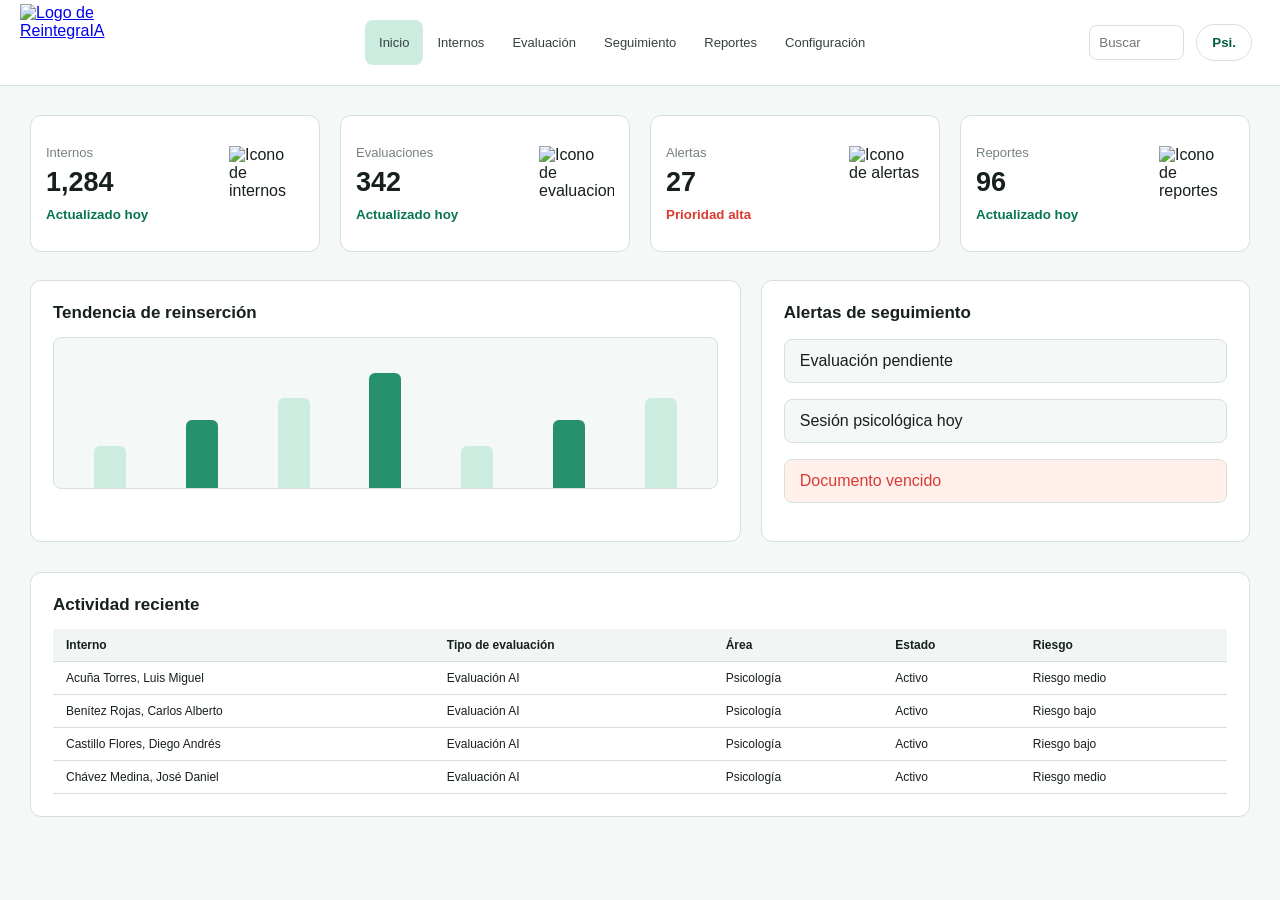
==== public/index.html @ 0970b266 "fix: publish actual ReintegraIA prototype pages" ====
<!DOCTYPE html>
<html lang="es">
  <head>
    <meta charset="UTF-8" />
    <meta name="viewport" content="width=device-width, initial-scale=1.0" />
    <title>ReintegraIA</title>
    <link rel="stylesheet" href="assets/styles/he_cab_menu.css" />
  </head>

  <body>
    <!-- CABECERA Y MENU PRINCIPAL -->
    <nav class="top-header">
      <a href="index.html" class="logo">
        <img src="assets/images/logo_reintegraia.jpg" alt="Logo de ReintegraIA" />
      </a>

      <ul class="menu-horizontal">
        <li class="opcion-inicio">
          <a href="index.html">Inicio</a>
          <ul class="menu-vertical">
            <li><a href="">Panel principal</a></li>
            <li><a href="">Calendario de sesiones</a></li>
            <li><a href="">Alertas recientes</a></li>
          </ul>
        </li>

        <li>
          <a href="#">Internos</a>
          <ul class="menu-vertical">
            <li><a href="">Lista de internos</a></li>
            <li><a href="">Registrar interno</a></li>
            <li><a href="">Perfil del interno</a></li>
            <li><a href="">Historial del interno</a></li>
          </ul>
        </li>

        <li>
          <a href="evaluacion.html">Evaluación</a>
          <ul class="menu-vertical">
            <li><a href="evaluacion.html">Evaluación psicológica</a></li>
            <li><a href="evaluacion.html">Evaluación social</a></li>
            <li><a href="evaluacion.html">Diagnóstico inicial</a></li>
            <li><a href="evaluacion.html">Plan de intervención</a></li>
          </ul>
        </li>

        <li>
          <a href="seguimiento.html">Seguimiento</a>
          <ul class="menu-vertical">
            <li><a href="seguimiento.html">Sesiones programadas</a></li>
            <li><a href="">Registrar avance</a></li>
            <li><a href="">Observaciones</a></li>
            <li><a href="">Estado del tratamiento</a></li>
          </ul>
        </li>

        <li>
          <a href="#">Reportes</a>
          <ul class="menu-vertical">
            <li><a href="">Reporte individual</a></li>
            <li><a href="">Reporte por especialista</a></li>
            <li><a href="">Reporte mensual</a></li>
            <li><a href="">Exportar reporte</a></li>
          </ul>
        </li>

        <li>
          <a href="configuracion.html">Configuración</a>
          <ul class="menu-vertical menu-configuracion">
            <li><a href="configuracion.html">Mi perfil</a></li>
            <li><a href="configuracion.html">Especialistas</a></li>
            <li><a href="configuracion.html">Roles y permisos</a></li>
            <li><a href="#">Cerrar sesión</a></li>
          </ul>
        </li>
      </ul>

      <div class="div-busqueda">
        <input type="text" placeholder="Buscar" />
        <button type="button">Psi.</button>
      </div>
    </nav>

    <!-- TARJETAS DE RESUMEN -->
    <section class="section-resumen">
      <div class="div-gral-resumen">
        <div class="tarjeta-resumen">
          <div class="texto-tarjeta">
            <p>Internos</p>
            <h2>1,284</h2>
            <small>Actualizado hoy</small>
          </div>
          <img src="assets/images/internos.png" alt="Icono de internos" class="imagen-tarjeta" />
        </div>

        <div class="tarjeta-resumen">
          <div class="texto-tarjeta">
            <p>Evaluaciones</p>
            <h2>342</h2>
            <small>Actualizado hoy</small>
          </div>
          <img src="assets/images/evaluaciones.png" alt="Icono de evaluaciones" class="imagen-tarjeta" />
        </div>

        <div class="tarjeta-resumen">
          <div class="texto-tarjeta">
            <p>Alertas</p>
            <h2>27</h2>
            <small class="texto-rojo">Prioridad alta</small>
          </div>
          <img src="assets/images/alertas.png" alt="Icono de alertas" class="imagen-tarjeta" />
        </div>

        <div class="tarjeta-resumen">
          <div class="texto-tarjeta">
            <p>Reportes</p>
            <h2>96</h2>
            <small>Actualizado hoy</small>
          </div>
          <img src="assets/images/reportes.png" alt="Icono de reportes" class="imagen-tarjeta" />
        </div>
      </div>
    </section>

    <!-- GRAFICO Y ALERTAS -->
    <section class="section-seguimiento">
      <div class="div-gral-seguimiento">
        <div class="div-tendencia">
          <h2>Tendencia de reinserción</h2>
          <div class="div-grafico">
            <div class="barra barra-clara barra-baja"></div>
            <div class="barra barra-verde barra-media"></div>
            <div class="barra barra-clara barra-alta"></div>
            <div class="barra barra-verde barra-grande"></div>
            <div class="barra barra-clara barra-baja"></div>
            <div class="barra barra-verde barra-media"></div>
            <div class="barra barra-clara barra-alta"></div>
          </div>
        </div>

        <div class="div-alertas">
          <h2>Alertas de seguimiento</h2>
          <p>Evaluación pendiente</p>
          <p>Sesión psicológica hoy</p>
          <p class="documento-vencido">Documento vencido</p>
        </div>
      </div>
    </section>

    <!-- TABLA DE ACTIVIDAD -->
    <section class="section-actividad">
      <div class="div-gral-actividad">
        <h2>Actividad reciente</h2>

        <table class="tabla-actividad">
          <thead>
            <tr>
              <th>Interno</th>
              <th>Tipo de evaluación</th>
              <th>Área</th>
              <th>Estado</th>
              <th>Riesgo</th>
            </tr>
          </thead>
          <tbody>
            <tr>
              <td>Acuña Torres, Luis Miguel</td>
              <td>Evaluación AI</td>
              <td>Psicología</td>
              <td>Activo</td>
              <td>Riesgo medio</td>
            </tr>
            <tr>
              <td>Benítez Rojas, Carlos Alberto</td>
              <td>Evaluación AI</td>
              <td>Psicología</td>
              <td>Activo</td>
              <td>Riesgo bajo</td>
            </tr>
            <tr>
              <td>Castillo Flores, Diego Andrés</td>
              <td>Evaluación AI</td>
              <td>Psicología</td>
              <td>Activo</td>
              <td>Riesgo bajo</td>
            </tr>
            <tr>
              <td>Chávez Medina, José Daniel</td>
              <td>Evaluación AI</td>
              <td>Psicología</td>
              <td>Activo</td>
              <td>Riesgo medio</td>
            </tr>
          </tbody>
        </table>
      </div>
    </section>
  </body>
</html>
---- public/assets/styles/he_cab_menu.css ----
body {
  margin: 0;
  background-color: #f4f8f6;
  color: #17201d;
  font-family: Arial, sans-serif;
}

/* CABECERA Y MENUS */
.top-header {
  position: fixed;
  top: 0;
  left: 0;
  z-index: 100;
  display: flex;
  width: 100%;
  height: 85px;
  align-items: center;
  justify-content: space-between;
  background-color: white;
  border-bottom: 1px solid #d6e0dc;
}

.logo {
  margin-left: 20px;
}

.logo img {
  display: block;
  width: 135px;
  height: 78px;
  object-fit: contain;
}

.menu-horizontal {
  display: flex;
  padding: 0;
  list-style: none;
}

.menu-horizontal li {
  position: relative;
}

.menu-horizontal li a {
  display: block;
  padding: 15px 14px;
  color: #35413d;
  font-size: 13px;
  text-decoration: none;
}

.menu-horizontal li a:hover,
.opcion-inicio > a {
  color: #075e44;
  background-color: #ccecdf;
  border-radius: 8px;
}

.menu-vertical {
  position: absolute;
  display: none;
  width: 210px;
  padding: 5px 0;
  background-color: white;
  border: 1px solid #d6e0dc;
  border-radius: 8px;
  list-style: none;
}

.menu-horizontal li:hover .menu-vertical {
  display: block;
}

.menu-vertical li a {
  padding: 10px 14px;
  font-size: 12px;
}

.menu-vertical li a:hover {
  background-color: #edf7f3;
  border-radius: 0;
}

.menu-configuracion {
  right: 0;
}

.div-busqueda {
  display: flex;
  align-items: center;
  gap: 12px;
  margin-right: 28px;
}

.div-busqueda input,
.div-busqueda button {
  padding: 9px;
  background-color: white;
  border: 1px solid #d6e0dc;
  border-radius: 8px;
}

.div-busqueda input {
  width: 75px;
}

.div-busqueda button {
  padding: 10px 15px;
  color: #075e44;
  border-radius: 20px;
  font-weight: bold;
}

/* CONTENIDO DE INICIO */
.section-resumen,
.section-seguimiento {
  margin-left: 30px;
  margin-right: 30px;
}

.section-resumen {
  margin-top: 115px;
}

.section-seguimiento {
  margin-top: 28px;
}

.div-gral-resumen,
.div-gral-seguimiento {
  display: flex;
  gap: 20px;
}

.tarjeta-resumen,
.div-tendencia,
.div-alertas,
.div-gral-actividad {
  background-color: white;
  border: 1px solid #d6e0dc;
  border-radius: 11px;
}

.tarjeta-resumen {
  display: flex;
  width: 25%;
  min-height: 105px;
  padding: 15px;
  align-items: center;
  justify-content: space-between;
}

.texto-tarjeta p,
.texto-tarjeta h2 {
  margin: 0 0 7px;
}

.texto-tarjeta p {
  color: #77827e;
  font-size: 13px;
}

.texto-tarjeta h2 {
  font-size: 27px;
}

.texto-tarjeta small {
  color: #087553;
  font-weight: bold;
}

.texto-tarjeta .texto-rojo {
  color: #d83b32;
}

.imagen-tarjeta {
  width: 75px;
  height: 75px;
  object-fit: contain;
}

.div-tendencia,
.div-alertas {
  padding: 22px;
}

.div-tendencia { width: 60%; }
.div-alertas { width: 40%; }

.div-tendencia h2,
.div-alertas h2,
.div-gral-actividad h2 {
  margin-top: 0;
  font-size: 17px;
}

.div-grafico {
  display: flex;
  height: 150px;
  padding: 0 40px;
  align-items: flex-end;
  justify-content: space-between;
  background-color: #f4f8f6;
  border: 1px solid #d6e0dc;
  border-radius: 8px;
}

.barra { width: 32px; border-radius: 6px 6px 0 0; }
.barra-verde { background-color: #27906c; }
.barra-clara { background-color: #ccecdf; }
.barra-baja { height: 42px; }
.barra-media { height: 68px; }
.barra-alta { height: 90px; }
.barra-grande { height: 115px; }

.div-alertas p {
  padding: 12px 15px;
  background-color: #f4f8f6;
  border: 1px solid #d6e0dc;
  border-radius: 8px;
}

.div-alertas .documento-vencido {
  color: #d83b32;
  background-color: #fff0ec;
}

.section-actividad {
  margin: 30px;
}

.div-gral-actividad {
  padding: 22px;
}

.tabla-actividad {
  width: 100%;
  border-collapse: collapse;
  font-size: 12px;
}

.tabla-actividad th,
.tabla-actividad td {
  padding: 9px 13px;
  text-align: left;
  border-bottom: 1px solid #d6e0dc;
}

.tabla-actividad th {
  background-color: #f1f5f3;
}
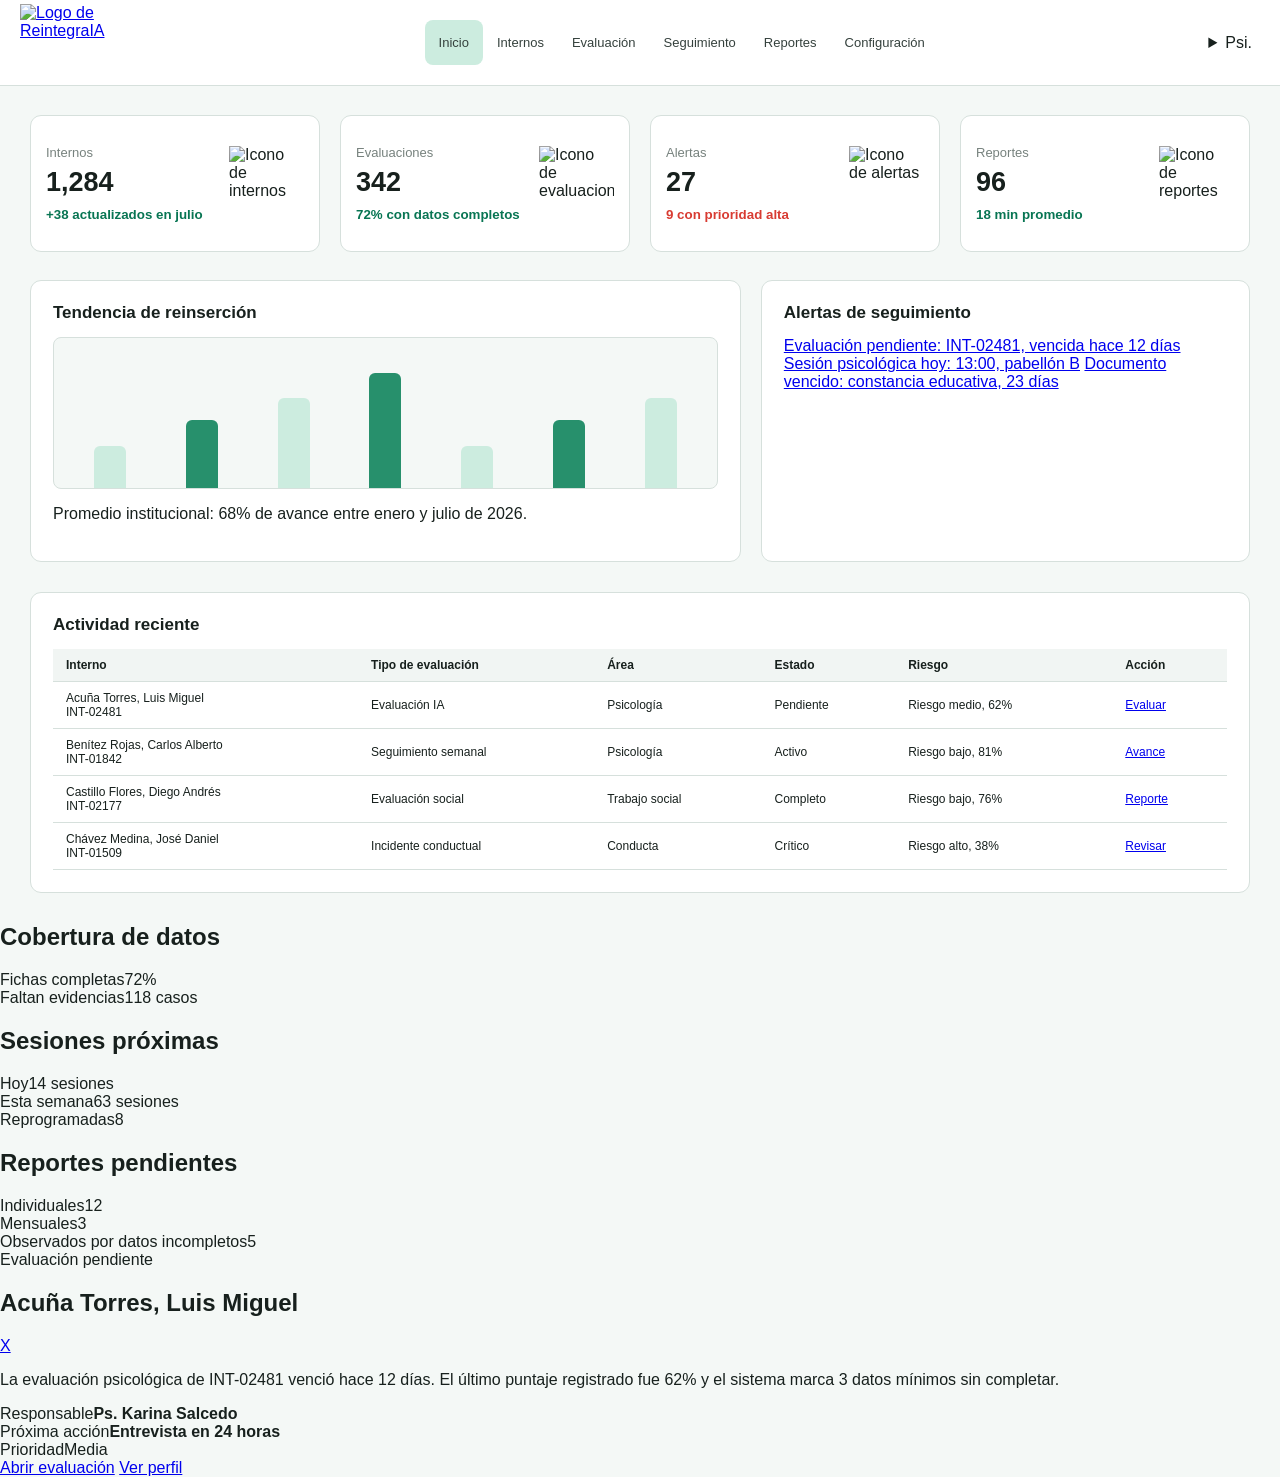
==== commit 0abf3db6: "Actualizar interfaz de ReintegraIA Se actualizan páginas HTML, estilos CSS, navegación, logo y secci" ====
--- a/public/index.html
+++ b/public/index.html
@@ -5,90 +5,96 @@
     <meta name="viewport" content="width=device-width, initial-scale=1.0" />
     <title>ReintegraIA</title>
     <link rel="stylesheet" href="assets/styles/he_cab_menu.css" />
+    <link rel="stylesheet" href="assets/styles/he_cab_mejoras.css" />
   </head>
 
   <body>
     <!-- CABECERA Y MENU PRINCIPAL -->
     <nav class="top-header">
       <a href="index.html" class="logo">
-        <img src="assets/images/logo_reintegraia.jpg" alt="Logo de ReintegraIA" />
+        <img src="assets/images/logo_reintegraia-sinFondo.png" alt="Logo de ReintegraIA" />
       </a>
 
       <ul class="menu-horizontal">
         <li class="opcion-inicio">
           <a href="index.html">Inicio</a>
           <ul class="menu-vertical">
-            <li><a href="">Panel principal</a></li>
-            <li><a href="">Calendario de sesiones</a></li>
-            <li><a href="">Alertas recientes</a></li>
-          </ul>
-        </li>
-
-        <li>
-          <a href="#">Internos</a>
-          <ul class="menu-vertical">
-            <li><a href="">Lista de internos</a></li>
-            <li><a href="">Registrar interno</a></li>
-            <li><a href="">Perfil del interno</a></li>
-            <li><a href="">Historial del interno</a></li>
+            <li><a href="index.html">Panel principal</a></li>
+            <li><a href="seguimiento.html#calendario-sesiones">Calendario de sesiones</a></li>
+            <li><a href="index.html#alertas-recientes">Alertas recientes</a></li>
+          </ul>
+        </li>
+
+        <li>
+          <a href="internos.html">Internos</a>
+          <ul class="menu-vertical">
+            <li><a href="internos.html#lista-internos">Lista de internos</a></li>
+            <li><a href="internos.html#registrar-interno">Registrar interno</a></li>
+            <li><a href="internos.html#perfil-interno">Perfil del interno</a></li>
+            <li><a href="internos.html#historial-interno">Historial del interno</a></li>
           </ul>
         </li>
 
         <li>
           <a href="evaluacion.html">Evaluación</a>
           <ul class="menu-vertical">
-            <li><a href="evaluacion.html">Evaluación psicológica</a></li>
-            <li><a href="evaluacion.html">Evaluación social</a></li>
-            <li><a href="evaluacion.html">Diagnóstico inicial</a></li>
-            <li><a href="evaluacion.html">Plan de intervención</a></li>
+            <li><a href="evaluacion.html#evaluacion-psicologica">Evaluación psicológica</a></li>
+            <li><a href="evaluacion.html#evaluacion-social">Evaluación social</a></li>
+            <li><a href="evaluacion.html#diagnostico-inicial">Diagnóstico inicial</a></li>
+            <li><a href="evaluacion.html#plan-intervencion">Plan de intervención</a></li>
           </ul>
         </li>
 
         <li>
           <a href="seguimiento.html">Seguimiento</a>
           <ul class="menu-vertical">
-            <li><a href="seguimiento.html">Sesiones programadas</a></li>
-            <li><a href="">Registrar avance</a></li>
-            <li><a href="">Observaciones</a></li>
-            <li><a href="">Estado del tratamiento</a></li>
-          </ul>
-        </li>
-
-        <li>
-          <a href="#">Reportes</a>
-          <ul class="menu-vertical">
-            <li><a href="">Reporte individual</a></li>
-            <li><a href="">Reporte por especialista</a></li>
-            <li><a href="">Reporte mensual</a></li>
-            <li><a href="">Exportar reporte</a></li>
+            <li><a href="seguimiento.html#sesiones-programadas">Sesiones programadas</a></li>
+            <li><a href="seguimiento.html#registrar-avance">Registrar avance</a></li>
+            <li><a href="seguimiento.html#observaciones">Observaciones</a></li>
+            <li><a href="seguimiento.html#estado-tratamiento">Estado del tratamiento</a></li>
+          </ul>
+        </li>
+
+        <li>
+          <a href="reportes.html">Reportes</a>
+          <ul class="menu-vertical">
+            <li><a href="reportes.html#reporte-individual">Reporte individual</a></li>
+            <li><a href="reportes.html#reporte-especialista">Reporte por especialista</a></li>
+            <li><a href="reportes.html#reporte-mensual">Reporte mensual</a></li>
+            <li><a href="reportes.html#exportar-reporte">Exportar reporte</a></li>
           </ul>
         </li>
 
         <li>
           <a href="configuracion.html">Configuración</a>
           <ul class="menu-vertical menu-configuracion">
-            <li><a href="configuracion.html">Mi perfil</a></li>
-            <li><a href="configuracion.html">Especialistas</a></li>
-            <li><a href="configuracion.html">Roles y permisos</a></li>
-            <li><a href="#">Cerrar sesión</a></li>
+            <li><a href="configuracion.html#mi-perfil">Mi perfil</a></li>
+            <li><a href="configuracion.html#especialistas">Especialistas</a></li>
+            <li><a href="configuracion.html#roles-permisos">Roles y permisos</a></li>
+            <li><a href="login.html#cerrar-sesion">Cerrar sesión</a></li>
           </ul>
         </li>
       </ul>
 
-      <div class="div-busqueda">
-        <input type="text" placeholder="Buscar" />
-        <button type="button">Psi.</button>
+            <div class="div-busqueda">
+        <details class="menu-usuario">
+          <summary>Psi.</summary>
+          <div class="opciones-usuario">
+            <button type="button">Ver perfil</button>
+            <button type="button">Cerrar sesión</button>
+          </div>
+        </details>
       </div>
     </nav>
 
     <!-- TARJETAS DE RESUMEN -->
-    <section class="section-resumen">
+    <section id="panel-principal" class="section-resumen">
       <div class="div-gral-resumen">
         <div class="tarjeta-resumen">
           <div class="texto-tarjeta">
             <p>Internos</p>
             <h2>1,284</h2>
-            <small>Actualizado hoy</small>
+            <small>+38 actualizados en julio</small>
           </div>
           <img src="assets/images/internos.png" alt="Icono de internos" class="imagen-tarjeta" />
         </div>
@@ -97,7 +103,7 @@
           <div class="texto-tarjeta">
             <p>Evaluaciones</p>
             <h2>342</h2>
-            <small>Actualizado hoy</small>
+            <small>72% con datos completos</small>
           </div>
           <img src="assets/images/evaluaciones.png" alt="Icono de evaluaciones" class="imagen-tarjeta" />
         </div>
@@ -106,7 +112,7 @@
           <div class="texto-tarjeta">
             <p>Alertas</p>
             <h2>27</h2>
-            <small class="texto-rojo">Prioridad alta</small>
+            <small class="texto-rojo">9 con prioridad alta</small>
           </div>
           <img src="assets/images/alertas.png" alt="Icono de alertas" class="imagen-tarjeta" />
         </div>
@@ -115,7 +121,7 @@
           <div class="texto-tarjeta">
             <p>Reportes</p>
             <h2>96</h2>
-            <small>Actualizado hoy</small>
+            <small>18 min promedio</small>
           </div>
           <img src="assets/images/reportes.png" alt="Icono de reportes" class="imagen-tarjeta" />
         </div>
@@ -136,19 +142,20 @@
             <div class="barra barra-verde barra-media"></div>
             <div class="barra barra-clara barra-alta"></div>
           </div>
-        </div>
-
-        <div class="div-alertas">
+          <p class="texto-muted">Promedio institucional: 68% de avance entre enero y julio de 2026.</p>
+        </div>
+
+        <div id="alertas-recientes" class="div-alertas">
           <h2>Alertas de seguimiento</h2>
-          <p>Evaluación pendiente</p>
-          <p>Sesión psicológica hoy</p>
-          <p class="documento-vencido">Documento vencido</p>
+          <a class="boton-alerta" href="index.html#detalle-evaluacion-pendiente">Evaluación pendiente: INT-02481, vencida hace 12 días</a>
+          <a class="boton-alerta" href="seguimiento.html#sesiones-programadas">Sesión psicológica hoy: 13:00, pabellón B</a>
+          <a class="boton-alerta rojo" href="internos.html#evidencias-interno">Documento vencido: constancia educativa, 23 días</a>
         </div>
       </div>
     </section>
 
     <!-- TABLA DE ACTIVIDAD -->
-    <section class="section-actividad">
+    <section id="actividad-reciente" class="section-actividad">
       <div class="div-gral-actividad">
         <h2>Actividad reciente</h2>
 
@@ -160,41 +167,96 @@
               <th>Área</th>
               <th>Estado</th>
               <th>Riesgo</th>
+              <th>Acción</th>
             </tr>
           </thead>
           <tbody>
             <tr>
-              <td>Acuña Torres, Luis Miguel</td>
-              <td>Evaluación AI</td>
+              <td>Acuña Torres, Luis Miguel<br /><span class="texto-muted">INT-02481</span></td>
+              <td>Evaluación IA</td>
               <td>Psicología</td>
-              <td>Activo</td>
-              <td>Riesgo medio</td>
-            </tr>
-            <tr>
-              <td>Benítez Rojas, Carlos Alberto</td>
-              <td>Evaluación AI</td>
+              <td><span class="etiqueta-amarilla etiqueta">Pendiente</span></td>
+              <td>Riesgo medio, 62%</td>
+              <td><a href="evaluacion.html#evaluacion-psicologica">Evaluar</a></td>
+            </tr>
+            <tr>
+              <td>Benítez Rojas, Carlos Alberto<br /><span class="texto-muted">INT-01842</span></td>
+              <td>Seguimiento semanal</td>
               <td>Psicología</td>
-              <td>Activo</td>
-              <td>Riesgo bajo</td>
-            </tr>
-            <tr>
-              <td>Castillo Flores, Diego Andrés</td>
-              <td>Evaluación AI</td>
-              <td>Psicología</td>
-              <td>Activo</td>
-              <td>Riesgo bajo</td>
-            </tr>
-            <tr>
-              <td>Chávez Medina, José Daniel</td>
-              <td>Evaluación AI</td>
-              <td>Psicología</td>
-              <td>Activo</td>
-              <td>Riesgo medio</td>
+              <td><span class="etiqueta etiqueta">Activo</span></td>
+              <td>Riesgo bajo, 81%</td>
+              <td><a href="seguimiento.html#registrar-avance">Avance</a></td>
+            </tr>
+            <tr>
+              <td>Castillo Flores, Diego Andrés<br /><span class="texto-muted">INT-02177</span></td>
+              <td>Evaluación social</td>
+              <td>Trabajo social</td>
+              <td><span class="etiqueta etiqueta">Completo</span></td>
+              <td>Riesgo bajo, 76%</td>
+              <td><a href="reportes.html#reporte-individual">Reporte</a></td>
+            </tr>
+            <tr>
+              <td>Chávez Medina, José Daniel<br /><span class="texto-muted">INT-01509</span></td>
+              <td>Incidente conductual</td>
+              <td>Conducta</td>
+              <td><span class="etiqueta-roja etiqueta">Crítico</span></td>
+              <td>Riesgo alto, 38%</td>
+              <td><a href="internos.html#incidentes-interno">Revisar</a></td>
             </tr>
           </tbody>
         </table>
       </div>
     </section>
+
+    <section class="seccion-ajustada grilla-tres">
+      <div class="panel-claro">
+        <h2>Cobertura de datos</h2>
+        <div class="lista-datos">
+          <div class="fila-dato"><span>Fichas completas</span><span class="etiqueta">72%</span></div>
+          <div class="barra-progreso"><span style="width: 72%"></span></div>
+          <div class="fila-dato"><span>Faltan evidencias</span><span class="etiqueta-amarilla etiqueta">118 casos</span></div>
+        </div>
+      </div>
+
+      <div class="panel-claro">
+        <h2>Sesiones próximas</h2>
+        <div class="lista-datos">
+          <div class="fila-dato"><span>Hoy</span><span class="etiqueta">14 sesiones</span></div>
+          <div class="fila-dato"><span>Esta semana</span><span class="etiqueta-gris etiqueta">63 sesiones</span></div>
+          <div class="fila-dato"><span>Reprogramadas</span><span class="etiqueta-amarilla etiqueta">8</span></div>
+        </div>
+      </div>
+
+      <div class="panel-claro">
+        <h2>Reportes pendientes</h2>
+        <div class="lista-datos">
+          <div class="fila-dato"><span>Individuales</span><span class="etiqueta">12</span></div>
+          <div class="fila-dato"><span>Mensuales</span><span class="etiqueta-gris etiqueta">3</span></div>
+          <div class="fila-dato"><span>Observados por datos incompletos</span><span class="etiqueta-roja etiqueta">5</span></div>
+        </div>
+      </div>
+    </section>
+
+    <div id="detalle-evaluacion-pendiente" class="modal-css">
+      <div class="modal-contenido">
+        <div class="modal-encabezado">
+          <div>
+            <span class="etiqueta-amarilla etiqueta">Evaluación pendiente</span>
+            <h2>Acuña Torres, Luis Miguel</h2>
+          </div>
+          <a class="cerrar-modal" href="index.html#alertas-recientes">X</a>
+        </div>
+        <p>La evaluación psicológica de INT-02481 venció hace 12 días. El último puntaje registrado fue 62% y el sistema marca 3 datos mínimos sin completar.</p>
+        <div class="lista-datos">
+          <div class="fila-dato"><span>Responsable</span><strong>Ps. Karina Salcedo</strong></div>
+          <div class="fila-dato"><span>Próxima acción</span><strong>Entrevista en 24 horas</strong></div>
+          <div class="fila-dato"><span>Prioridad</span><span class="etiqueta-amarilla etiqueta">Media</span></div>
+        </div>
+        <div class="fila-botones">
+          <a class="boton-accion" href="evaluacion.html#evaluacion-psicologica">Abrir evaluación</a>
+          <a class="boton-secundario" href="internos.html#perfil-interno">Ver perfil</a>
+        </div>
+      </div>
+    </div>
   </body>
 </html>
-
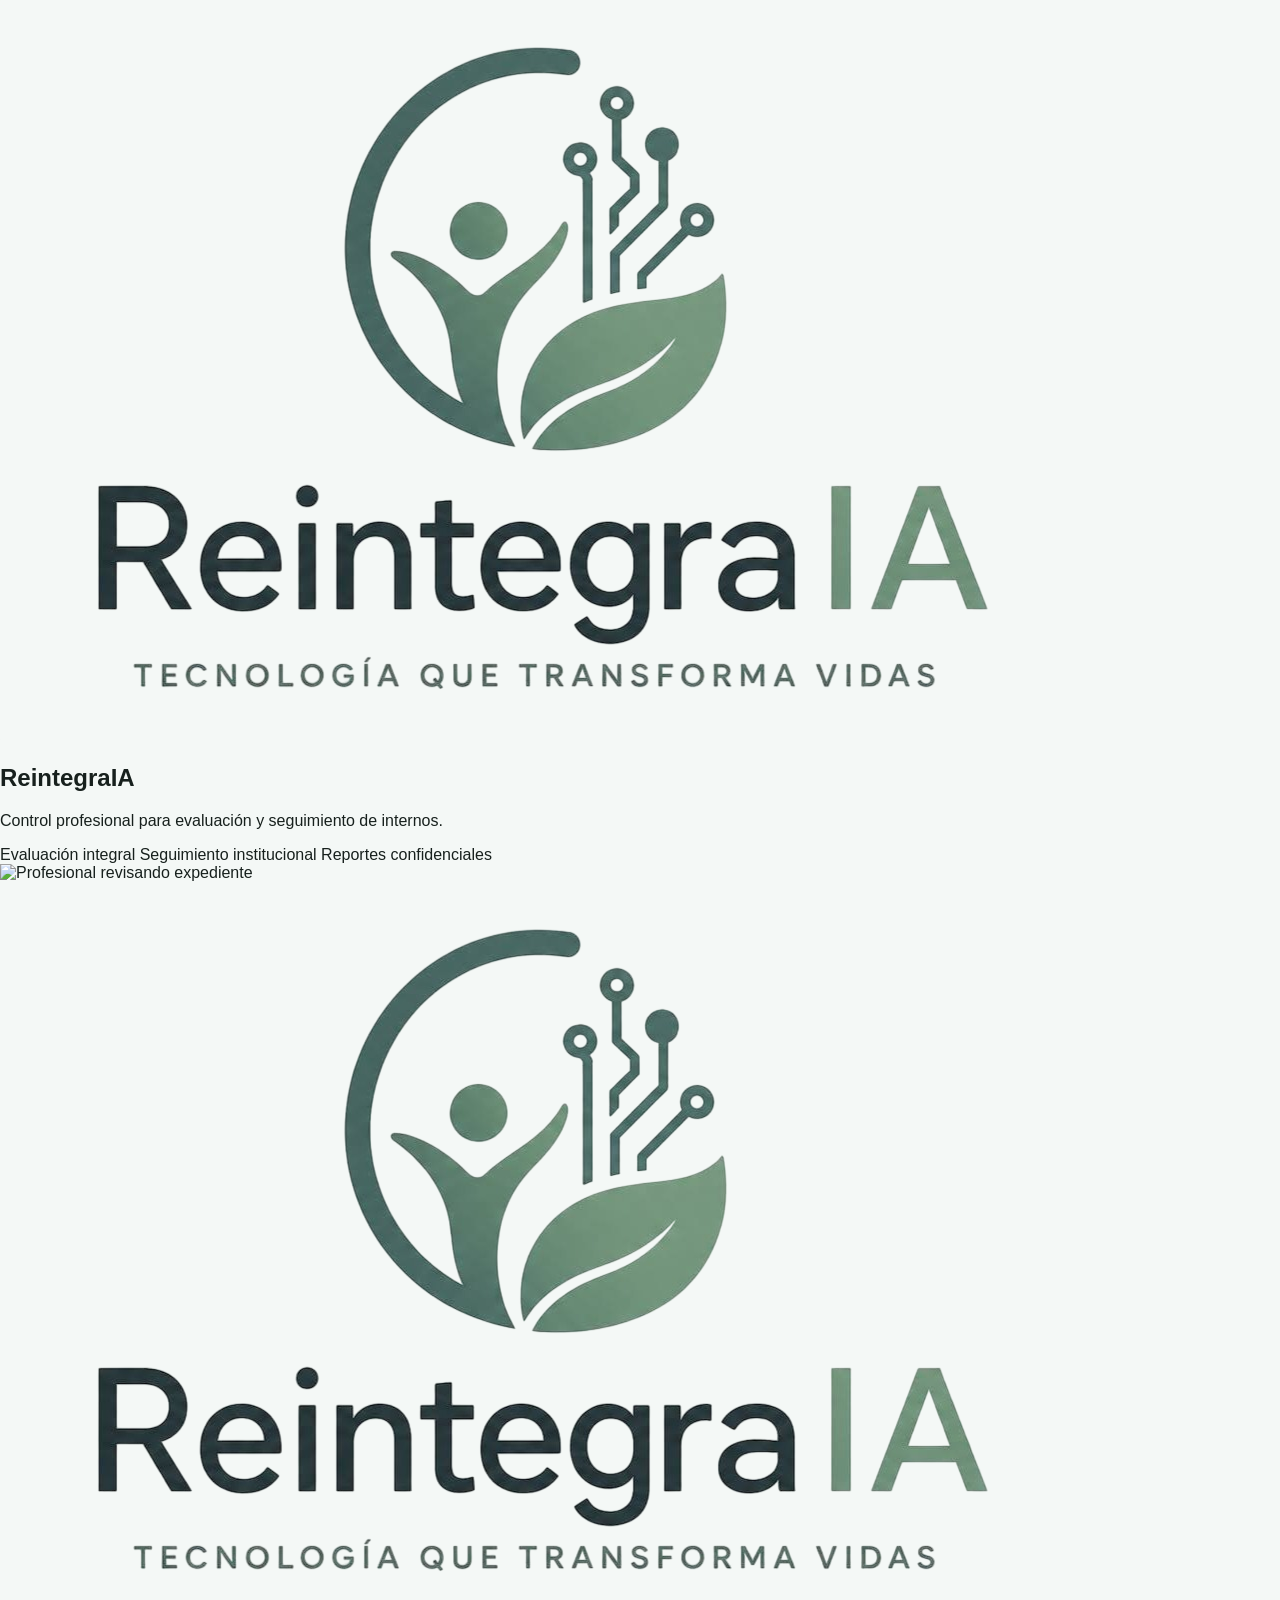
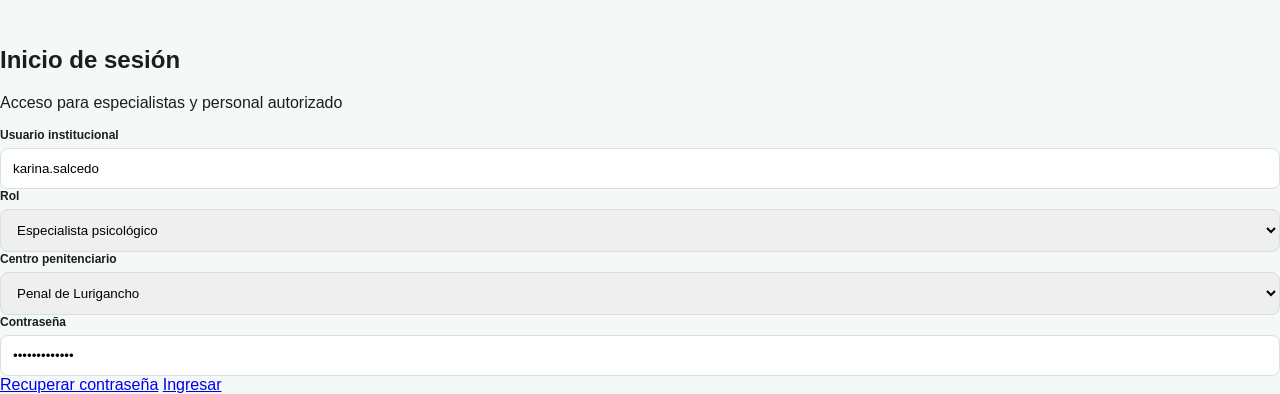
==== commit 6b3d66c7: "Add files via upload" ====
--- a/public/index.html
+++ b/public/index.html
@@ -1,262 +1,82 @@
-<!DOCTYPE html>
+﻿<!DOCTYPE html>
 <html lang="es">
   <head>
     <meta charset="UTF-8" />
     <meta name="viewport" content="width=device-width, initial-scale=1.0" />
-    <title>ReintegraIA</title>
+    <title>Acceso - ReintegraIA</title>
     <link rel="stylesheet" href="assets/styles/he_cab_menu.css" />
     <link rel="stylesheet" href="assets/styles/he_cab_mejoras.css" />
   </head>
 
-  <body>
-    <!-- CABECERA Y MENU PRINCIPAL -->
-    <nav class="top-header">
-      <a href="index.html" class="logo">
-        <img src="assets/images/logo_reintegraia-sinFondo.png" alt="Logo de ReintegraIA" />
-      </a>
+  <body class="login-screen" id="cerrar-sesion">
+    <main class="login-layout">
+      <section class="login-brand-panel">
+        <img src="assets/images/logo_reintegraia-sinFondo.png" alt="Logo de ReintegraIA" class="login-brand-logo" />
+        <h1>ReintegraIA</h1>
+        <p>Control profesional para evaluación y seguimiento de internos.</p>
+        <div class="login-brand-highlights" aria-label="Beneficios de acceso">
+          <span>Evaluación integral</span>
+          <span>Seguimiento institucional</span>
+          <span>Reportes confidenciales</span>
+        </div>
+        <img src="assets/images/imagen_login.png" alt="Profesional revisando expediente" class="login-persona" />
+      </section>
 
-      <ul class="menu-horizontal">
-        <li class="opcion-inicio">
-          <a href="index.html">Inicio</a>
-          <ul class="menu-vertical">
-            <li><a href="index.html">Panel principal</a></li>
-            <li><a href="seguimiento.html#calendario-sesiones">Calendario de sesiones</a></li>
-            <li><a href="index.html#alertas-recientes">Alertas recientes</a></li>
-          </ul>
-        </li>
+      <section class="login-form-panel">
+        <div class="login-card">
+          <img src="assets/images/logo_reintegraia-sinFondo.png" alt="Logo de ReintegraIA" class="login-card-logo" />
+          <h2>Inicio de sesión</h2>
+          <p>Acceso para especialistas y personal autorizado</p>
 
-        <li>
-          <a href="internos.html">Internos</a>
-          <ul class="menu-vertical">
-            <li><a href="internos.html#lista-internos">Lista de internos</a></li>
-            <li><a href="internos.html#registrar-interno">Registrar interno</a></li>
-            <li><a href="internos.html#perfil-interno">Perfil del interno</a></li>
-            <li><a href="internos.html#historial-interno">Historial del interno</a></li>
-          </ul>
-        </li>
+          <form class="login-form">
+            <div class="campo-simple campo-ancho">
+              <label for="usuario-institucional">Usuario institucional</label>
+              <input type="text" id="usuario-institucional" value="karina.salcedo" />
+            </div>
 
-        <li>
-          <a href="evaluacion.html">Evaluación</a>
-          <ul class="menu-vertical">
-            <li><a href="evaluacion.html#evaluacion-psicologica">Evaluación psicológica</a></li>
-            <li><a href="evaluacion.html#evaluacion-social">Evaluación social</a></li>
-            <li><a href="evaluacion.html#diagnostico-inicial">Diagnóstico inicial</a></li>
-            <li><a href="evaluacion.html#plan-intervencion">Plan de intervención</a></li>
-          </ul>
-        </li>
+            <div class="campo-simple campo-ancho">
+              <label for="rol-institucional">Rol</label>
+              <select id="rol-institucional">
+                <option>Especialista psicológico</option>
+                <option>Trabajador social</option>
+                <option>Administrador institucional</option>
+                <option>Dirección penitenciaria</option>
+              </select>
+            </div>
 
-        <li>
-          <a href="seguimiento.html">Seguimiento</a>
-          <ul class="menu-vertical">
-            <li><a href="seguimiento.html#sesiones-programadas">Sesiones programadas</a></li>
-            <li><a href="seguimiento.html#registrar-avance">Registrar avance</a></li>
-            <li><a href="seguimiento.html#observaciones">Observaciones</a></li>
-            <li><a href="seguimiento.html#estado-tratamiento">Estado del tratamiento</a></li>
-          </ul>
-        </li>
+            <div class="campo-simple campo-ancho">
+              <label for="centro-penitenciario">Centro penitenciario</label>
+              <select id="centro-penitenciario">
+                <option>Penal de Lurigancho</option>
+                <option>Penal de Mujeres Santa Mónica</option>
+                <option>Penal Virgen de la Merced</option>
+                <option>Penal del Callao</option>
+              </select>
+            </div>
 
-        <li>
-          <a href="reportes.html">Reportes</a>
-          <ul class="menu-vertical">
-            <li><a href="reportes.html#reporte-individual">Reporte individual</a></li>
-            <li><a href="reportes.html#reporte-especialista">Reporte por especialista</a></li>
-            <li><a href="reportes.html#reporte-mensual">Reporte mensual</a></li>
-            <li><a href="reportes.html#exportar-reporte">Exportar reporte</a></li>
-          </ul>
-        </li>
+            <div class="campo-simple campo-ancho">
+              <label for="clave-institucional">Contraseña</label>
+              <input type="password" id="clave-institucional" value="reintegra2026" />
+            </div>
+          </form>
 
-        <li>
-          <a href="configuracion.html">Configuración</a>
-          <ul class="menu-vertical menu-configuracion">
-            <li><a href="configuracion.html#mi-perfil">Mi perfil</a></li>
-            <li><a href="configuracion.html#especialistas">Especialistas</a></li>
-            <li><a href="configuracion.html#roles-permisos">Roles y permisos</a></li>
-            <li><a href="login.html#cerrar-sesion">Cerrar sesión</a></li>
-          </ul>
-        </li>
-      </ul>
+          <a class="login-forgot" href="index.html#recuperar-acceso">Recuperar contraseña</a>
+          <a class="login-submit" href="dashboard.html">Ingresar</a>
+        </div>
+      </section>
+    </main>
 
-            <div class="div-busqueda">
-        <details class="menu-usuario">
-          <summary>Psi.</summary>
-          <div class="opciones-usuario">
-            <button type="button">Ver perfil</button>
-            <button type="button">Cerrar sesión</button>
-          </div>
-        </details>
-      </div>
-    </nav>
-
-    <!-- TARJETAS DE RESUMEN -->
-    <section id="panel-principal" class="section-resumen">
-      <div class="div-gral-resumen">
-        <div class="tarjeta-resumen">
-          <div class="texto-tarjeta">
-            <p>Internos</p>
-            <h2>1,284</h2>
-            <small>+38 actualizados en julio</small>
-          </div>
-          <img src="assets/images/internos.png" alt="Icono de internos" class="imagen-tarjeta" />
-        </div>
-
-        <div class="tarjeta-resumen">
-          <div class="texto-tarjeta">
-            <p>Evaluaciones</p>
-            <h2>342</h2>
-            <small>72% con datos completos</small>
-          </div>
-          <img src="assets/images/evaluaciones.png" alt="Icono de evaluaciones" class="imagen-tarjeta" />
-        </div>
-
-        <div class="tarjeta-resumen">
-          <div class="texto-tarjeta">
-            <p>Alertas</p>
-            <h2>27</h2>
-            <small class="texto-rojo">9 con prioridad alta</small>
-          </div>
-          <img src="assets/images/alertas.png" alt="Icono de alertas" class="imagen-tarjeta" />
-        </div>
-
-        <div class="tarjeta-resumen">
-          <div class="texto-tarjeta">
-            <p>Reportes</p>
-            <h2>96</h2>
-            <small>18 min promedio</small>
-          </div>
-          <img src="assets/images/reportes.png" alt="Icono de reportes" class="imagen-tarjeta" />
-        </div>
-      </div>
-    </section>
-
-    <!-- GRAFICO Y ALERTAS -->
-    <section class="section-seguimiento">
-      <div class="div-gral-seguimiento">
-        <div class="div-tendencia">
-          <h2>Tendencia de reinserción</h2>
-          <div class="div-grafico">
-            <div class="barra barra-clara barra-baja"></div>
-            <div class="barra barra-verde barra-media"></div>
-            <div class="barra barra-clara barra-alta"></div>
-            <div class="barra barra-verde barra-grande"></div>
-            <div class="barra barra-clara barra-baja"></div>
-            <div class="barra barra-verde barra-media"></div>
-            <div class="barra barra-clara barra-alta"></div>
-          </div>
-          <p class="texto-muted">Promedio institucional: 68% de avance entre enero y julio de 2026.</p>
-        </div>
-
-        <div id="alertas-recientes" class="div-alertas">
-          <h2>Alertas de seguimiento</h2>
-          <a class="boton-alerta" href="index.html#detalle-evaluacion-pendiente">Evaluación pendiente: INT-02481, vencida hace 12 días</a>
-          <a class="boton-alerta" href="seguimiento.html#sesiones-programadas">Sesión psicológica hoy: 13:00, pabellón B</a>
-          <a class="boton-alerta rojo" href="internos.html#evidencias-interno">Documento vencido: constancia educativa, 23 días</a>
-        </div>
-      </div>
-    </section>
-
-    <!-- TABLA DE ACTIVIDAD -->
-    <section id="actividad-reciente" class="section-actividad">
-      <div class="div-gral-actividad">
-        <h2>Actividad reciente</h2>
-
-        <table class="tabla-actividad">
-          <thead>
-            <tr>
-              <th>Interno</th>
-              <th>Tipo de evaluación</th>
-              <th>Área</th>
-              <th>Estado</th>
-              <th>Riesgo</th>
-              <th>Acción</th>
-            </tr>
-          </thead>
-          <tbody>
-            <tr>
-              <td>Acuña Torres, Luis Miguel<br /><span class="texto-muted">INT-02481</span></td>
-              <td>Evaluación IA</td>
-              <td>Psicología</td>
-              <td><span class="etiqueta-amarilla etiqueta">Pendiente</span></td>
-              <td>Riesgo medio, 62%</td>
-              <td><a href="evaluacion.html#evaluacion-psicologica">Evaluar</a></td>
-            </tr>
-            <tr>
-              <td>Benítez Rojas, Carlos Alberto<br /><span class="texto-muted">INT-01842</span></td>
-              <td>Seguimiento semanal</td>
-              <td>Psicología</td>
-              <td><span class="etiqueta etiqueta">Activo</span></td>
-              <td>Riesgo bajo, 81%</td>
-              <td><a href="seguimiento.html#registrar-avance">Avance</a></td>
-            </tr>
-            <tr>
-              <td>Castillo Flores, Diego Andrés<br /><span class="texto-muted">INT-02177</span></td>
-              <td>Evaluación social</td>
-              <td>Trabajo social</td>
-              <td><span class="etiqueta etiqueta">Completo</span></td>
-              <td>Riesgo bajo, 76%</td>
-              <td><a href="reportes.html#reporte-individual">Reporte</a></td>
-            </tr>
-            <tr>
-              <td>Chávez Medina, José Daniel<br /><span class="texto-muted">INT-01509</span></td>
-              <td>Incidente conductual</td>
-              <td>Conducta</td>
-              <td><span class="etiqueta-roja etiqueta">Crítico</span></td>
-              <td>Riesgo alto, 38%</td>
-              <td><a href="internos.html#incidentes-interno">Revisar</a></td>
-            </tr>
-          </tbody>
-        </table>
-      </div>
-    </section>
-
-    <section class="seccion-ajustada grilla-tres">
-      <div class="panel-claro">
-        <h2>Cobertura de datos</h2>
-        <div class="lista-datos">
-          <div class="fila-dato"><span>Fichas completas</span><span class="etiqueta">72%</span></div>
-          <div class="barra-progreso"><span style="width: 72%"></span></div>
-          <div class="fila-dato"><span>Faltan evidencias</span><span class="etiqueta-amarilla etiqueta">118 casos</span></div>
-        </div>
-      </div>
-
-      <div class="panel-claro">
-        <h2>Sesiones próximas</h2>
-        <div class="lista-datos">
-          <div class="fila-dato"><span>Hoy</span><span class="etiqueta">14 sesiones</span></div>
-          <div class="fila-dato"><span>Esta semana</span><span class="etiqueta-gris etiqueta">63 sesiones</span></div>
-          <div class="fila-dato"><span>Reprogramadas</span><span class="etiqueta-amarilla etiqueta">8</span></div>
-        </div>
-      </div>
-
-      <div class="panel-claro">
-        <h2>Reportes pendientes</h2>
-        <div class="lista-datos">
-          <div class="fila-dato"><span>Individuales</span><span class="etiqueta">12</span></div>
-          <div class="fila-dato"><span>Mensuales</span><span class="etiqueta-gris etiqueta">3</span></div>
-          <div class="fila-dato"><span>Observados por datos incompletos</span><span class="etiqueta-roja etiqueta">5</span></div>
-        </div>
-      </div>
-    </section>
-
-    <div id="detalle-evaluacion-pendiente" class="modal-css">
+    <div id="recuperar-acceso" class="modal-css">
       <div class="modal-contenido">
         <div class="modal-encabezado">
           <div>
-            <span class="etiqueta-amarilla etiqueta">Evaluación pendiente</span>
-            <h2>Acuña Torres, Luis Miguel</h2>
+            <span class="etiqueta">Soporte de acceso</span>
+            <h2>Recuperar contraseña</h2>
           </div>
-          <a class="cerrar-modal" href="index.html#alertas-recientes">X</a>
+          <a class="cerrar-modal" href="index.html#cerrar-sesion">X</a>
         </div>
-        <p>La evaluación psicológica de INT-02481 venció hace 12 días. El último puntaje registrado fue 62% y el sistema marca 3 datos mínimos sin completar.</p>
-        <div class="lista-datos">
-          <div class="fila-dato"><span>Responsable</span><strong>Ps. Karina Salcedo</strong></div>
-          <div class="fila-dato"><span>Próxima acción</span><strong>Entrevista en 24 horas</strong></div>
-          <div class="fila-dato"><span>Prioridad</span><span class="etiqueta-amarilla etiqueta">Media</span></div>
-        </div>
-        <div class="fila-botones">
-          <a class="boton-accion" href="evaluacion.html#evaluacion-psicologica">Abrir evaluación</a>
-          <a class="boton-secundario" href="internos.html#perfil-interno">Ver perfil</a>
-        </div>
+        <p>Solicitud visual para recuperar acceso institucional. El usuario deberá validar su correo y centro penitenciario asignado.</p>
       </div>
     </div>
   </body>
-</html>
+</html>
--- a/public/assets/styles/he_cab_menu.css
+++ b/public/assets/styles/he_cab_menu.css
@@ -16,8 +16,8 @@
   height: 85px;
   align-items: center;
   justify-content: space-between;
-  background-color: white;
-  border-bottom: 1px solid #d6e0dc;
+  background-color: #eef8f4;
+  border-bottom: 1px solid #b8d9cc;
 }
 
 .logo {
@@ -26,7 +26,7 @@
 
 .logo img {
   display: block;
-  width: 135px;
+  width: 155px;
   height: 78px;
   object-fit: contain;
 }
--- a/public/assets/styles/he_cab_mejoras.css
+++ b/public/assets/styles/he_cab_mejoras.css
@@ -0,0 +1,407 @@
+.panel-claro,
+.bloque-datos,
+.bloque-tabla {
+  background-color: white;
+  border: 1px solid #d6e0dc;
+  border-radius: 11px;
+  padding: 22px;
+}
+
+.panel-claro h2,
+.bloque-datos h2,
+.bloque-tabla h2 {
+  margin-top: 0;
+  font-size: 17px;
+}
+
+.seccion-ajustada {
+  margin: 30px;
+}
+
+.grilla-dos {
+  display: grid;
+  grid-template-columns: 1fr 1fr;
+  gap: 22px;
+}
+
+.grilla-tres {
+  display: grid;
+  grid-template-columns: repeat(3, 1fr);
+  gap: 20px;
+}
+
+.lista-datos {
+  display: grid;
+  gap: 12px;
+}
+
+.fila-dato {
+  display: flex;
+  align-items: center;
+  justify-content: space-between;
+  gap: 12px;
+  padding: 12px 14px;
+  background-color: #f4f8f6;
+  border: 1px solid #d6e0dc;
+  border-radius: 8px;
+  font-size: 13px;
+}
+
+.texto-muted {
+  color: #6f7d78;
+  font-size: 12px;
+}
+
+.etiqueta {
+  display: inline-block;
+  padding: 5px 9px;
+  color: #075e44;
+  background-color: #ccecdf;
+  border-radius: 8px;
+  font-size: 11px;
+  font-weight: bold;
+  white-space: nowrap;
+}
+
+.etiqueta-roja {
+  color: #b32219;
+  background-color: #fff0ec;
+}
+
+.etiqueta-amarilla {
+  color: #856000;
+  background-color: #fff7d6;
+}
+
+.etiqueta-gris {
+  color: #46534f;
+  background-color: #eef3f1;
+}
+
+.boton-accion,
+.boton-alerta,
+.boton-secundario {
+  display: inline-block;
+  padding: 10px 13px;
+  color: #075e44;
+  background-color: #e8f6f1;
+  border: 1px solid #b8d9cc;
+  border-radius: 8px;
+  text-decoration: none;
+  font-size: 12px;
+  font-weight: bold;
+}
+
+.boton-accion:hover,
+.boton-alerta:hover,
+.boton-secundario:hover {
+  background-color: #ccecdf;
+}
+
+.boton-alerta {
+  display: block;
+  margin-top: 12px;
+  color: #3c4945;
+  background-color: #f4f8f6;
+  border-color: #d6e0dc;
+}
+
+.boton-alerta.rojo {
+  color: #b32219;
+  background-color: #fff0ec;
+  border-color: #f0c7bf;
+}
+
+.boton-secundario {
+  color: #43504b;
+  background-color: white;
+}
+
+.fila-botones {
+  display: flex;
+  flex-wrap: wrap;
+  gap: 10px;
+  margin-top: 15px;
+}
+
+.barra-progreso {
+  width: 100%;
+  height: 10px;
+  overflow: hidden;
+  background-color: #e6eeeb;
+  border-radius: 8px;
+}
+
+.barra-progreso span {
+  display: block;
+  height: 100%;
+  background-color: #27906c;
+  border-radius: 8px;
+}
+
+.barra-progreso.alerta span {
+  background-color: #d83b32;
+}
+
+.barra-progreso.media span {
+  background-color: #c99017;
+}
+
+.formulario-simple {
+  display: grid;
+  grid-template-columns: repeat(2, 1fr);
+  gap: 16px;
+}
+
+.campo-simple label {
+  display: block;
+  margin-bottom: 6px;
+  font-size: 12px;
+  font-weight: bold;
+}
+
+.campo-simple input,
+.campo-simple select,
+.campo-simple textarea {
+  width: 100%;
+  padding: 12px;
+  box-sizing: border-box;
+  border: 1px solid #d6e0dc;
+  border-radius: 8px;
+  font-family: Arial, sans-serif;
+}
+
+.campo-simple textarea {
+  min-height: 95px;
+  resize: none;
+}
+
+.campo-ancho {
+  grid-column: 1 / -1;
+}
+
+.modal-css {
+  position: fixed;
+  inset: 0;
+  z-index: 300;
+  display: none;
+  align-items: center;
+  justify-content: center;
+  padding: 24px;
+  background-color: rgba(16, 31, 26, 0.38);
+}
+
+.modal-css:target {
+  display: flex;
+}
+
+.modal-contenido {
+  width: min(540px, 100%);
+  background-color: white;
+  border: 1px solid #d6e0dc;
+  border-radius: 11px;
+  padding: 24px;
+  box-shadow: 0 18px 45px rgba(23, 32, 29, 0.18);
+}
+
+.modal-encabezado {
+  display: flex;
+  align-items: flex-start;
+  justify-content: space-between;
+  gap: 18px;
+  margin-bottom: 14px;
+}
+
+.modal-encabezado h2 {
+  margin: 6px 0 0;
+}
+
+.cerrar-modal {
+  color: #075e44;
+  text-decoration: none;
+  font-size: 18px;
+  font-weight: bold;
+}
+
+.tabla-actividad a,
+.usuarios-activos a {
+  color: #075e44;
+  font-weight: bold;
+  text-decoration: none;
+}
+
+.div-alertas p {
+  margin: 0;
+}
+
+.div-alertas .boton-alerta + .boton-alerta {
+  margin-top: 12px;
+}
+
+.menu-vertical a {
+  line-height: 1.25;
+}
+
+@media (max-width: 900px) {
+  .grilla-dos,
+  .grilla-tres,
+  .formulario-simple {
+    grid-template-columns: 1fr;
+  }
+
+  .section-evaluacion,
+  .section-contenido-seguimiento,
+  .section-configuracion,
+  .div-gral-resumen,
+  .div-gral-seguimiento {
+    flex-direction: column;
+  }
+
+  .tarjeta-resumen,
+  .div-tendencia,
+  .div-alertas,
+  .div-formulario-evaluacion,
+  .div-criterios,
+  .div-linea-tiempo,
+  .div-columna-derecha,
+  .div-menu-configuracion,
+  .div-usuarios-roles {
+    width: auto;
+  }
+}
+
+.opcion-activa > a {
+  color: #075e44;
+  background-color: #ccecdf;
+  border-bottom: 3px solid #087553;
+  border-radius: 8px;
+}
+
+.panel-acceso {
+  max-width: 460px;
+  margin: 0 auto;
+}
+
+.texto-centro {
+  text-align: center;
+}
+
+.panel-acceso img {
+  display: block;
+  width: 170px;
+  height: 86px;
+  margin: 0 auto 10px;
+  object-fit: contain;
+}
+
+
+.menu-usuario {
+  position: relative;
+}
+
+.menu-usuario summary {
+  display: block;
+  padding: 10px 15px;
+  color: #075e44;
+  background-color: white;
+  border: 1px solid #d6e0dc;
+  border-radius: 20px;
+  font-size: 13px;
+  font-weight: bold;
+  cursor: pointer;
+  list-style: none;
+}
+
+.menu-usuario summary::-webkit-details-marker {
+  display: none;
+}
+
+.opciones-usuario {
+  position: absolute;
+  top: 44px;
+  right: 0;
+  z-index: 260;
+  display: grid;
+  width: 150px;
+  gap: 8px;
+  padding: 10px;
+  background-color: white;
+  border: 1px solid #d6e0dc;
+  border-radius: 10px;
+  box-shadow: 0 12px 28px rgba(23, 32, 29, 0.14);
+}
+
+.opciones-usuario button {
+  width: 100%;
+  padding: 10px 12px;
+  color: #075e44;
+  background-color: #f4f8f6;
+  border: 1px solid #d6e0dc;
+  border-radius: 8px;
+  font-size: 12px;
+  font-weight: bold;
+  text-align: left;
+  cursor: pointer;
+}
+
+.opciones-usuario button:hover {
+  background-color: #ccecdf;
+}
+
+.encabezado-lista-internos {
+  display: flex;
+  align-items: flex-start;
+  justify-content: space-between;
+  gap: 20px;
+  margin-bottom: 18px;
+}
+
+.encabezado-lista-internos h2 {
+  margin: 0;
+}
+
+.busqueda-lista-internos {
+  display: flex;
+  align-items: center;
+  gap: 8px;
+}
+
+.busqueda-lista-internos label {
+  color: #6f7d78;
+  font-size: 12px;
+  font-weight: bold;
+}
+
+.busqueda-lista-internos input {
+  width: 210px;
+  padding: 10px 12px;
+  border: 1px solid #d6e0dc;
+  border-radius: 8px;
+  font-family: Arial, sans-serif;
+}
+
+.acciones-lista-internos {
+  display: flex;
+  flex-wrap: wrap;
+  gap: 10px;
+  margin: 0 0 22px;
+  padding-bottom: 18px;
+  border-bottom: 1px solid #edf3f0;
+}
+
+.tabla-lista-internos {
+  margin-top: 4px;
+}
+
+@media (max-width: 700px) {
+  .encabezado-lista-internos,
+  .busqueda-lista-internos {
+    align-items: stretch;
+    flex-direction: column;
+  }
+
+  .busqueda-lista-internos input {
+    width: 100%;
+    box-sizing: border-box;
+  }
+}
